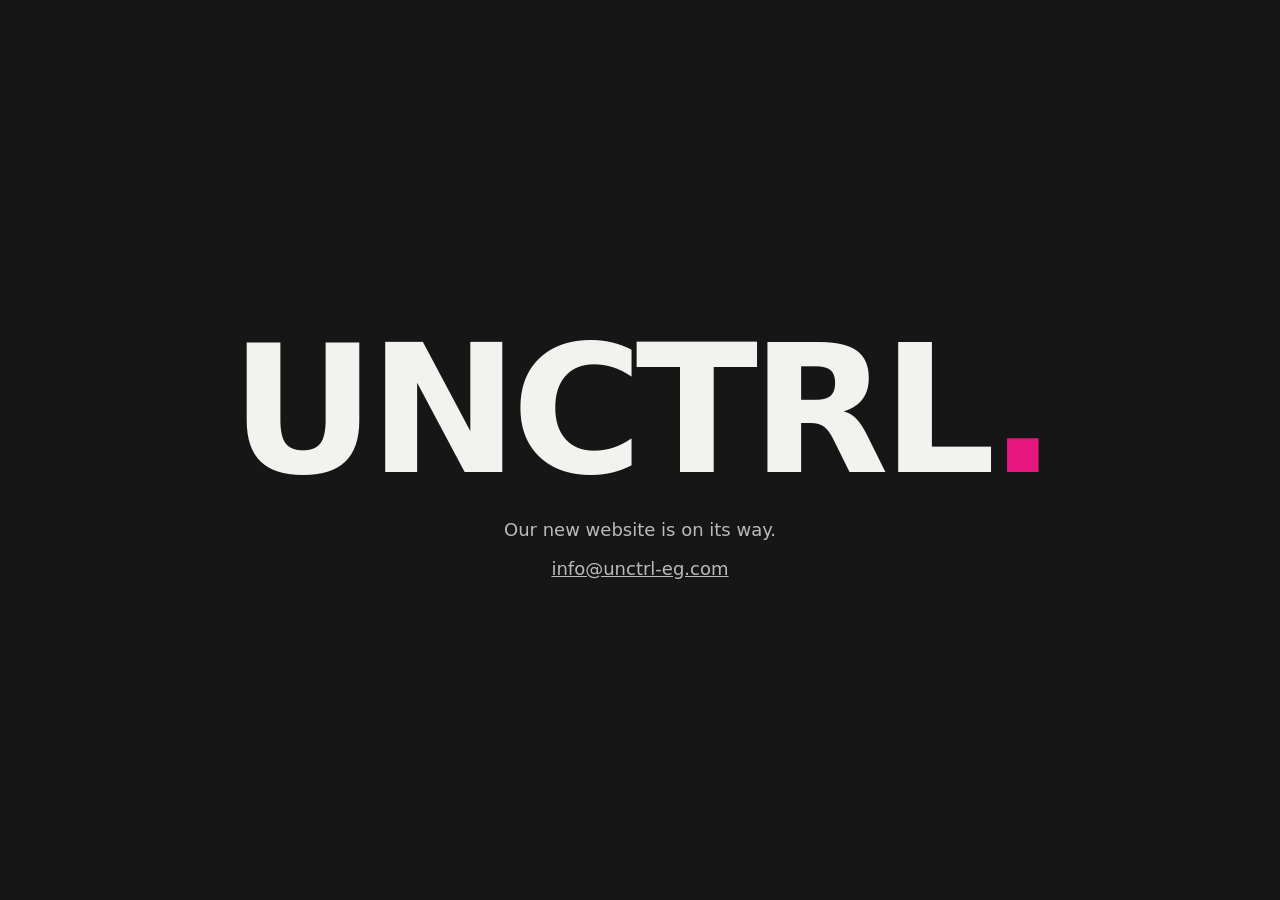
==== index.html @ 57497480 "Add files via upload" ====
<!DOCTYPE html>
<html lang="en">
<head>
<meta charset="UTF-8">
<meta name="viewport" content="width=device-width, initial-scale=1">
<title>UNCTRL | Coming soon</title>
<style>
  *{margin:0;padding:0;box-sizing:border-box}
  body{min-height:100vh;display:grid;place-items:center;background:#161616;color:#F2F2EE;font-family:system-ui,-apple-system,"Segoe UI",sans-serif;text-align:center;padding:24px}
  h1{font-size:clamp(56px,14vw,180px);font-weight:900;letter-spacing:-.04em;line-height:1}
  h1 span{color:#E5177E}
  p{margin-top:18px;font-size:18px;opacity:.75}
  a{color:#F2F2EE}
</style>
</head>
<body>
  <main>
    <h1>UNCTRL<span>.</span></h1>
    <p>Our new website is on its way.</p>
    <p><a href="mailto:info@unctrl-eg.com">info@unctrl-eg.com</a></p>
  </main>
</body>
</html>
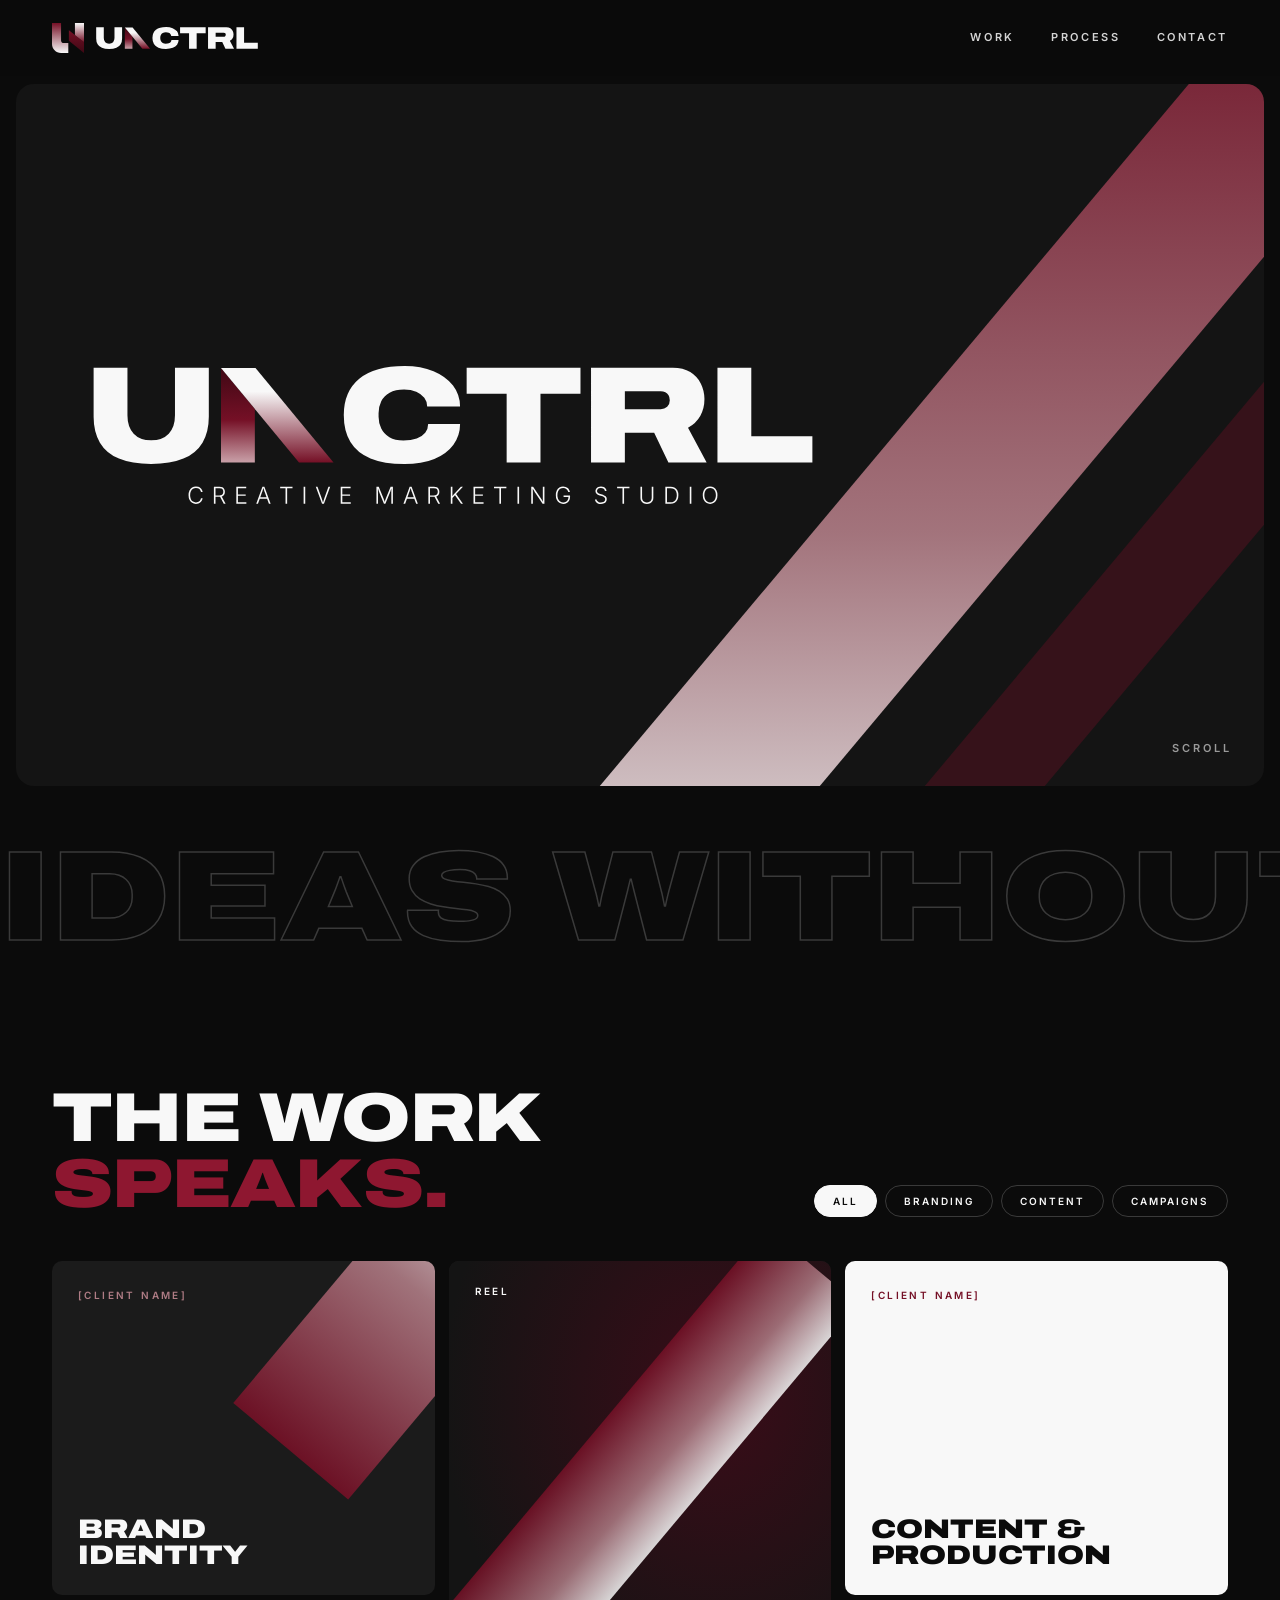
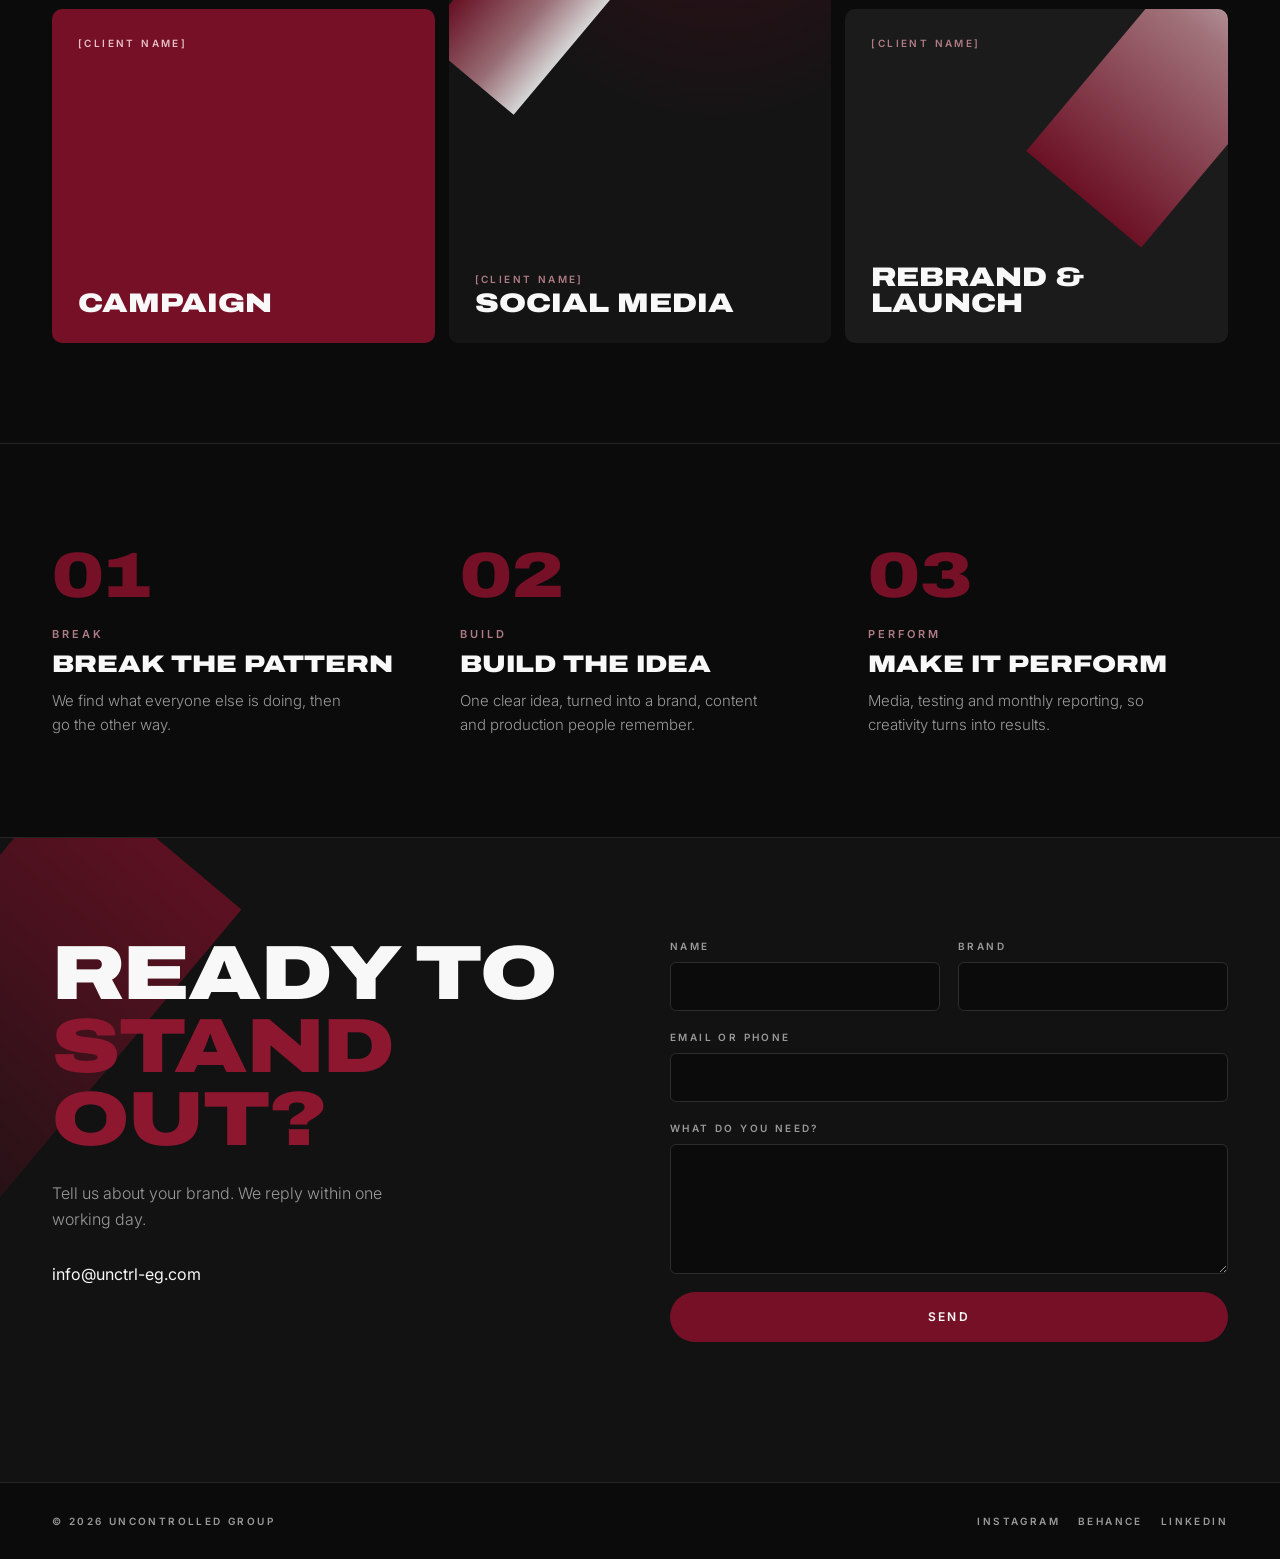
==== commit f7ec317d: "Launch UNCTRL website with content control panel" ====
--- a/index.html
+++ b/index.html
@@ -3,21 +3,107 @@
 <head>
 <meta charset="UTF-8">
 <meta name="viewport" content="width=device-width, initial-scale=1">
-<title>UNCTRL | Coming soon</title>
-<style>
-  *{margin:0;padding:0;box-sizing:border-box}
-  body{min-height:100vh;display:grid;place-items:center;background:#161616;color:#F2F2EE;font-family:system-ui,-apple-system,"Segoe UI",sans-serif;text-align:center;padding:24px}
-  h1{font-size:clamp(56px,14vw,180px);font-weight:900;letter-spacing:-.04em;line-height:1}
-  h1 span{color:#E5177E}
-  p{margin-top:18px;font-size:18px;opacity:.75}
-  a{color:#F2F2EE}
-</style>
+<title>UNCTRL | Creative marketing studio</title>
+<meta name="description" content="UNCTRL is a creative marketing studio. Branding, content, production and campaigns for brands that would rather be remembered than be safe.">
+<link rel="icon" href="/favicon.ico" sizes="48x48">
+<link rel="icon" href="/favicon.svg" type="image/svg+xml">
+<link rel="apple-touch-icon" href="/apple-touch-icon.png">
+<link rel="manifest" href="/site.webmanifest">
+<meta name="theme-color" content="#0B0B0B">
+<meta property="og:title" content="UNCTRL | Creative marketing studio">
+<meta property="og:description" content="Uncontrolled ideas. Controlled results.">
+<meta property="og:image" content="https://unctrl-eg.com/og-image-1200x630.png">
+<meta property="og:image:width" content="1200">
+<meta property="og:image:height" content="630">
+<link rel="preconnect" href="https://fonts.googleapis.com">
+<link rel="preconnect" href="https://fonts.gstatic.com" crossorigin>
+<link href="https://fonts.googleapis.com/css2?family=Archivo:wdth,wght@125,900&family=Inter:wght@300;400;600&display=swap" rel="stylesheet">
+<link rel="stylesheet" href="/assets/style.css">
 </head>
-<body>
-  <main>
-    <h1>UNCTRL<span>.</span></h1>
-    <p>Our new website is on its way.</p>
-    <p><a href="mailto:info@unctrl-eg.com">info@unctrl-eg.com</a></p>
-  </main>
+<body data-page="home">
+
+<header class="site-head">
+  <div class="wrap">
+    <a class="brand" href="/" aria-label="UNCTRL home">
+      <img class="icon" src="/assets/brand/unctrl-icon-gradient.svg" alt="">
+      <img class="word" src="/assets/brand/unctrl-logo-gradient.svg" alt="UNCTRL">
+    </a>
+    <nav class="nav" aria-label="Main">
+      <a href="#work">Work</a>
+      <a href="#process">Process</a>
+      <a class="keep" href="#contact">Contact</a>
+    </nav>
+  </div>
+</header>
+
+<main>
+  <div class="hero">
+    <div class="hero-card">
+      <span class="hero-slash two" aria-hidden="true"></span>
+      <span class="hero-slash" aria-hidden="true"></span>
+      <div class="hero-inner">
+        <h1><img class="hero-logo" src="/assets/brand/unctrl-logo-tagline-gradient.svg" alt="UNCTRL"><span class="sr-only" id="tagline-sr"></span></h1>
+        <div class="hero-actions" id="hero-actions" hidden>
+          <button class="play" id="play" type="button" aria-label="Play showreel"><svg viewBox="0 0 24 24" fill="currentColor"><path d="M6 4l14 8-14 8z"/></svg></button>
+          <span class="play-label">Play showreel</span>
+        </div>
+      </div>
+      <a class="scroll-cue" href="#work">Scroll</a>
+    </div>
+  </div>
+
+  <div class="marquee" aria-hidden="true"><div class="marquee-track" id="marquee"></div></div>
+
+  <section id="work">
+    <div class="wrap">
+      <div class="sec-head">
+        <h2 class="display" id="work-title"></h2>
+        <div class="filters" id="filters" role="group" aria-label="Filter projects"></div>
+      </div>
+      <div class="work-grid" id="work-grid"></div>
+    </div>
+  </section>
+
+  <section class="process" id="process">
+    <div class="wrap"><div class="steps" id="steps"></div></div>
+  </section>
+
+  <section class="clients" id="clients" hidden>
+    <div class="wrap">
+      <span class="label" id="clients-title"></span>
+      <div class="logos" id="logos"></div>
+    </div>
+  </section>
+
+  <section class="contact" id="contact">
+    <span class="slash-bg" aria-hidden="true"></span>
+    <div class="wrap">
+      <div>
+        <h2 class="display" id="contact-title"></h2>
+        <p class="lead" id="contact-text"></p>
+        <div class="direct" id="direct"></div>
+      </div>
+      <form class="cform" id="cform" novalidate>
+        <label>Name<input name="name" autocomplete="name" required></label>
+        <label>Brand<input name="brand" autocomplete="organization"></label>
+        <label class="full">Email or phone<input name="contact" autocomplete="email" required></label>
+        <label class="full">What do you need?<textarea name="message" required></textarea></label>
+        <button class="btn btn-solid" type="submit">Send</button>
+        <p class="form-msg" id="form-msg" role="status"></p>
+      </form>
+    </div>
+  </section>
+</main>
+
+<footer class="site-foot">
+  <div class="wrap"><span id="foot-copy"></span><nav id="foot-social" aria-label="Social"></nav></div>
+</footer>
+
+<div class="modal" id="modal" role="dialog" aria-modal="true" aria-label="Showreel">
+  <button class="btn btn-line close" type="button">Close</button>
+  <div class="frame"></div>
+</div>
+
+<script src="/assets/app.js"></script>
 </body>
 </html>
--- a/assets/style.css
+++ b/assets/style.css
@@ -0,0 +1,191 @@
+:root{
+  --black:#0B0B0B; --panel:#141414; --panel-2:#1B1B1B; --line:#262626;
+  --white:#F8F8F8; --burgundy:#751026; --burgundy-hi:#8E1730; --mauve:#AF7C85; --grey:#6E6E6E; --grey-hi:#9A9A9A;
+  --slash:linear-gradient(180deg,#751026 0%,#AF7C85 60%,#F8F8F8 100%);
+  --display:"Archivo","Arial Black",sans-serif; --body:"Inter",system-ui,-apple-system,"Segoe UI",sans-serif;
+  --wrap:1240px;
+}
+*{box-sizing:border-box;margin:0;padding:0}
+html{scroll-behavior:smooth}
+body{background:var(--black);color:var(--white);font-family:var(--body);font-weight:300;line-height:1.6;-webkit-font-smoothing:antialiased;overflow-x:hidden}
+img,video,iframe{display:block;max-width:100%}
+a{color:inherit}
+:focus-visible{outline:2px solid var(--mauve);outline-offset:3px}
+.wrap{max-width:var(--wrap);margin:0 auto;padding:0 32px}
+.display{font-family:var(--display);font-stretch:125%;font-weight:900;text-transform:uppercase;line-height:.95;letter-spacing:-.01em}
+.accent{color:var(--burgundy-hi)}
+.label{font-size:11px;font-weight:600;letter-spacing:.28em;text-transform:uppercase;color:var(--mauve)}
+.btn{display:inline-flex;align-items:center;justify-content:center;gap:10px;font:600 12px/1 var(--body);letter-spacing:.2em;text-transform:uppercase;padding:16px 28px;border-radius:999px;border:1px solid transparent;cursor:pointer;text-decoration:none;transition:background .2s,color .2s,border-color .2s}
+.btn-solid{background:var(--burgundy);color:var(--white)}
+.btn-solid:hover{background:var(--burgundy-hi)}
+.btn-line{border-color:rgba(248,248,248,.4);color:var(--white);background:none}
+.btn-line:hover{border-color:var(--white)}
+[hidden]{display:none!important}
+.sr-only{position:absolute;width:1px;height:1px;overflow:hidden;clip:rect(0 0 0 0)}
+
+/* header */
+.site-head{position:sticky;top:0;z-index:20;background:rgba(11,11,11,.85);backdrop-filter:blur(10px)}
+.site-head .wrap{display:flex;align-items:center;justify-content:space-between;height:76px}
+.brand{display:flex;align-items:center;gap:12px;text-decoration:none}
+.brand .icon{height:30px;width:auto}
+.brand .word{height:22px;width:auto}
+.nav{display:flex;gap:36px}
+.nav a{font-size:11px;font-weight:600;letter-spacing:.24em;text-transform:uppercase;text-decoration:none;color:var(--white);opacity:.85}
+.nav a:hover{opacity:1;color:var(--mauve)}
+
+/* hero */
+.hero{padding:8px 16px 0}
+.hero-card{position:relative;max-width:1400px;margin:0 auto;border-radius:18px;overflow:hidden;background:var(--panel);min-height:min(78vh,720px);display:flex;align-items:center}
+.hero-photo{position:absolute;inset:0 0 0 38%;background-size:cover;background-position:center;filter:grayscale(1) contrast(1.1);opacity:.85}
+.hero-photo::after{content:"";position:absolute;inset:0;background:linear-gradient(90deg,var(--panel) 0%,rgba(20,20,20,.2) 40%,rgba(117,16,38,.25) 100%)}
+.hero-slash{position:absolute;top:-20%;bottom:-20%;right:12%;width:220px;background:var(--slash);transform:skewX(-40deg);opacity:.92;mix-blend-mode:normal}
+.hero-slash.two{right:-6%;width:120px;opacity:.35;background:var(--burgundy)}
+.hero-photo + .hero-slash{mix-blend-mode:screen;opacity:.75}
+.hero-inner{position:relative;z-index:2;padding:80px 6vw;width:100%}
+.hero-logo{width:min(720px,72vw);height:auto}
+.hero-actions{display:flex;align-items:center;gap:18px;margin-top:56px}
+.play{width:64px;height:64px;border-radius:50%;border:1px solid rgba(248,248,248,.6);background:none;color:var(--white);display:grid;place-items:center;cursor:pointer;transition:background .2s,border-color .2s}
+.play:hover{background:var(--burgundy);border-color:var(--burgundy)}
+.play svg{width:18px;height:18px;margin-left:3px}
+.play-label{font-size:11px;font-weight:600;letter-spacing:.28em;text-transform:uppercase}
+.scroll-cue{position:absolute;right:32px;bottom:28px;z-index:2;font-size:11px;font-weight:600;letter-spacing:.28em;text-transform:uppercase;color:var(--grey-hi);text-decoration:none}
+
+/* marquee */
+.marquee{overflow:hidden;padding:48px 0 24px;user-select:none}
+.marquee-track{display:flex;width:max-content;animation:marquee 40s linear infinite}
+.marquee span{font-family:var(--display);font-stretch:125%;font-weight:900;text-transform:uppercase;font-size:clamp(64px,10vw,150px);line-height:1;color:transparent;-webkit-text-stroke:1.5px #3a3a3a;white-space:nowrap;padding-right:.4em}
+.marquee span b{color:var(--burgundy);-webkit-text-stroke:0;font-weight:900}
+@keyframes marquee{to{transform:translateX(-50%)}}
+
+/* sections */
+section{padding:100px 0}
+.sec-head{display:flex;justify-content:space-between;align-items:flex-end;gap:24px;flex-wrap:wrap;margin-bottom:44px}
+.sec-head h2{font-size:clamp(40px,5.4vw,72px)}
+
+/* work */
+.filters{display:flex;gap:8px;flex-wrap:wrap}
+.filters button{font:600 10px/1 var(--body);letter-spacing:.2em;text-transform:uppercase;padding:10px 18px;border-radius:999px;border:1px solid #3a3a3a;background:none;color:var(--white);cursor:pointer}
+.filters button[aria-pressed="true"]{background:var(--white);color:var(--black);border-color:var(--white)}
+.work-grid{display:grid;grid-template-columns:repeat(3,1fr);grid-auto-rows:160px;grid-auto-flow:dense;gap:14px}
+.card{position:relative;border-radius:10px;overflow:hidden;text-decoration:none;display:flex;flex-direction:column;justify-content:space-between;padding:26px;background:var(--panel-2);color:var(--white);isolation:isolate;grid-row:span 2}
+.card.tall{grid-row:span 4}
+.card .client{font-size:10px;font-weight:600;letter-spacing:.24em;text-transform:uppercase;color:var(--mauve)}
+.card h3{font-family:var(--display);font-stretch:125%;font-weight:900;text-transform:uppercase;font-size:clamp(20px,2.1vw,30px);line-height:1;max-width:12ch;position:relative;z-index:2}
+.card .meta{position:relative;z-index:2}
+.card .cslash{position:absolute;right:-40px;top:-110px;width:150px;height:340px;background:linear-gradient(0deg,#751026 0%,#AF7C85 60%,#F8F8F8 100%);transform:rotate(40deg);opacity:.9;z-index:0;transition:transform .5s cubic-bezier(.2,.7,.2,1)}
+.card:hover .cslash{transform:rotate(40deg) translateY(-14px)}
+.card.v-burgundy{background:var(--burgundy)}
+.card.v-burgundy .client{color:#E7BFC6}
+.card.v-light{background:var(--white);color:var(--black)}
+.card.v-light .client{color:var(--burgundy)}
+.card.v-photo{padding:0;background:#222}
+.card.v-photo .cover{position:absolute;inset:0;width:100%;height:100%;object-fit:cover;z-index:-1;transition:transform .6s cubic-bezier(.2,.7,.2,1)}
+.card.v-photo:hover .cover{transform:scale(1.04)}
+.card.v-photo::after{content:"";position:absolute;inset:0;background:linear-gradient(180deg,rgba(11,11,11,0) 40%,rgba(11,11,11,.85) 100%);z-index:-1}
+.card.v-photo .client,.card.v-photo h3{margin:26px}
+.card.v-photo .meta{margin-top:auto}
+.card.v-photo .meta h3{margin-top:6px}
+.card .reel-tag{position:absolute;top:22px;left:26px;font-size:10px;font-weight:600;letter-spacing:.24em;text-transform:uppercase;z-index:2}
+.card .tall-art{position:absolute;inset:0;z-index:-1;background:radial-gradient(120% 80% at 70% 20%,#3a0c18 0%,#141414 60%)}
+.card .tall-art::before{content:"";position:absolute;left:-20%;top:22%;width:140%;height:120px;background:var(--slash);transform:rotate(-50deg);opacity:.85}
+.empty{grid-column:1/-1;padding:60px;border:1px dashed #333;border-radius:10px;text-align:center;color:var(--grey-hi)}
+
+/* process */
+.process{border-top:1px solid var(--line);border-bottom:1px solid var(--line)}
+.steps{display:grid;grid-template-columns:repeat(3,1fr);gap:48px}
+.step .num{font-family:var(--display);font-stretch:125%;font-weight:900;font-size:64px;line-height:1;color:var(--burgundy)}
+.step .label{display:block;margin:18px 0 8px;color:var(--mauve)}
+.step h3{font-family:var(--display);font-stretch:125%;font-weight:900;text-transform:uppercase;font-size:24px;line-height:1.05}
+.step p{color:var(--grey-hi);font-size:15px;margin-top:12px;max-width:34ch}
+
+/* clients */
+.clients{text-align:center}
+.clients .label{display:block;margin-bottom:28px;color:var(--grey-hi)}
+.logos{display:grid;grid-template-columns:repeat(6,1fr);gap:12px}
+.logos div{height:84px;border:1px solid var(--line);border-radius:8px;display:grid;place-items:center;padding:16px}
+.logos img{max-height:44px;width:auto;filter:grayscale(1) brightness(1.6);opacity:.8}
+
+/* contact */
+.contact{position:relative;background:#121212;overflow:hidden}
+.contact .slash-bg{position:absolute;left:-120px;top:-60px;width:220px;height:520px;background:linear-gradient(180deg,var(--burgundy),rgba(117,16,38,0));transform:rotate(40deg);opacity:.75}
+.contact .wrap{position:relative;display:grid;grid-template-columns:1fr 1fr;gap:70px;align-items:start}
+.contact h2{font-size:clamp(44px,6vw,84px)}
+.contact .lead{color:var(--grey-hi);margin-top:24px;max-width:36ch}
+.contact .direct{margin-top:30px;display:flex;flex-direction:column;gap:8px}
+.contact .direct a{text-decoration:none;font-weight:400}
+.contact .direct a:hover{color:var(--mauve)}
+form.cform{display:grid;grid-template-columns:1fr 1fr;gap:18px}
+.cform label{display:grid;gap:8px;font-size:10px;font-weight:600;letter-spacing:.24em;text-transform:uppercase;color:var(--grey-hi)}
+.cform .full{grid-column:1/-1}
+.cform input,.cform textarea{background:var(--black);border:1px solid #2c2c2c;border-radius:6px;color:var(--white);font:400 15px var(--body);padding:14px;letter-spacing:0;text-transform:none}
+.cform input:focus,.cform textarea:focus{border-color:var(--mauve);outline:none}
+.cform textarea{min-height:130px;resize:vertical}
+.cform .btn{grid-column:1/-1;border-radius:999px;padding:18px}
+.form-msg{grid-column:1/-1;min-height:1.6em;font-size:14px}
+.form-msg.err{color:#ff9aa9}
+
+/* footer */
+.site-foot{border-top:1px solid var(--line);padding:30px 0}
+.site-foot .wrap{display:flex;justify-content:space-between;gap:20px;flex-wrap:wrap;font-size:10px;font-weight:600;letter-spacing:.24em;text-transform:uppercase;color:var(--grey-hi)}
+.site-foot nav{display:flex;gap:18px}
+.site-foot a{text-decoration:none}
+.site-foot a:hover{color:var(--white)}
+
+/* video modal */
+.modal{position:fixed;inset:0;z-index:50;background:rgba(0,0,0,.88);display:none;align-items:center;justify-content:center;padding:24px}
+.modal.open{display:flex}
+.modal .frame{width:min(1100px,100%);aspect-ratio:16/9;background:#000}
+.modal .frame iframe,.modal .frame video{width:100%;height:100%;border:0}
+.modal .close{position:absolute;top:20px;right:24px}
+
+/* project page */
+.p-head{padding:70px 0 40px}
+.p-head .back{font-size:11px;font-weight:600;letter-spacing:.24em;text-transform:uppercase;color:var(--grey-hi);text-decoration:none}
+.p-head .back:hover{color:var(--white)}
+.p-head h1{font-size:clamp(44px,7vw,104px);margin-top:28px}
+.p-meta{display:flex;gap:44px;flex-wrap:wrap;margin-top:34px;border-top:1px solid var(--line);padding-top:22px}
+.p-meta div span{display:block}
+.p-meta div span:last-child{margin-top:6px;font-weight:400}
+.p-body{display:grid;grid-template-columns:1fr 1.4fr;gap:60px;padding:40px 0 20px}
+.p-body p{color:#cfcfcf;font-size:18px;max-width:60ch;white-space:pre-line}
+.p-body .p-sum{font-size:22px;color:var(--white);font-weight:400;line-height:1.45}
+.p-video{aspect-ratio:16/9;background:#000;border-radius:10px;overflow:hidden;margin:30px 0}
+.p-video iframe,.p-video video{width:100%;height:100%;border:0}
+.p-cover{border-radius:10px;overflow:hidden;margin:30px 0}
+.p-cover img{width:100%}
+.p-gallery{display:grid;grid-template-columns:1fr 1fr;gap:14px;padding-bottom:40px}
+.p-gallery img{width:100%;border-radius:10px}
+.p-next{border-top:1px solid var(--line);padding:50px 0 80px}
+.p-next a{text-decoration:none}
+.p-next .display{font-size:clamp(32px,5vw,64px);display:block;margin-top:12px}
+.p-next a:hover .display{color:var(--mauve)}
+
+@media (max-width:980px){
+  .work-grid{grid-template-columns:1fr 1fr}
+  .steps{grid-template-columns:1fr;gap:36px}
+  .logos{grid-template-columns:repeat(3,1fr)}
+  .contact .wrap,.p-body{grid-template-columns:1fr;gap:40px}
+}
+@media (max-width:640px){
+  .wrap{padding:0 20px}
+  .nav{gap:18px}
+  .nav a:not(.keep){display:none}
+  .brand .word{height:18px}
+  .brand .icon{height:26px}
+  .hero{padding:4px 10px 0}
+  .hero-card{min-height:72vh}
+  .hero-inner{padding:60px 22px}
+  .hero-slash{right:-10%;width:130px}
+  .hero-photo{inset:0}
+  .work-grid{grid-template-columns:1fr;grid-auto-rows:120px}
+  .card.tall{grid-row:span 3}
+  form.cform{grid-template-columns:1fr}
+  .logos{grid-template-columns:repeat(2,1fr)}
+  .p-gallery{grid-template-columns:1fr}
+  section{padding:72px 0}
+}
+@media (prefers-reduced-motion:reduce){
+  html{scroll-behavior:auto}
+  .marquee-track{animation:none}
+  .card .cslash,.card.v-photo .cover{transition:none}
+}
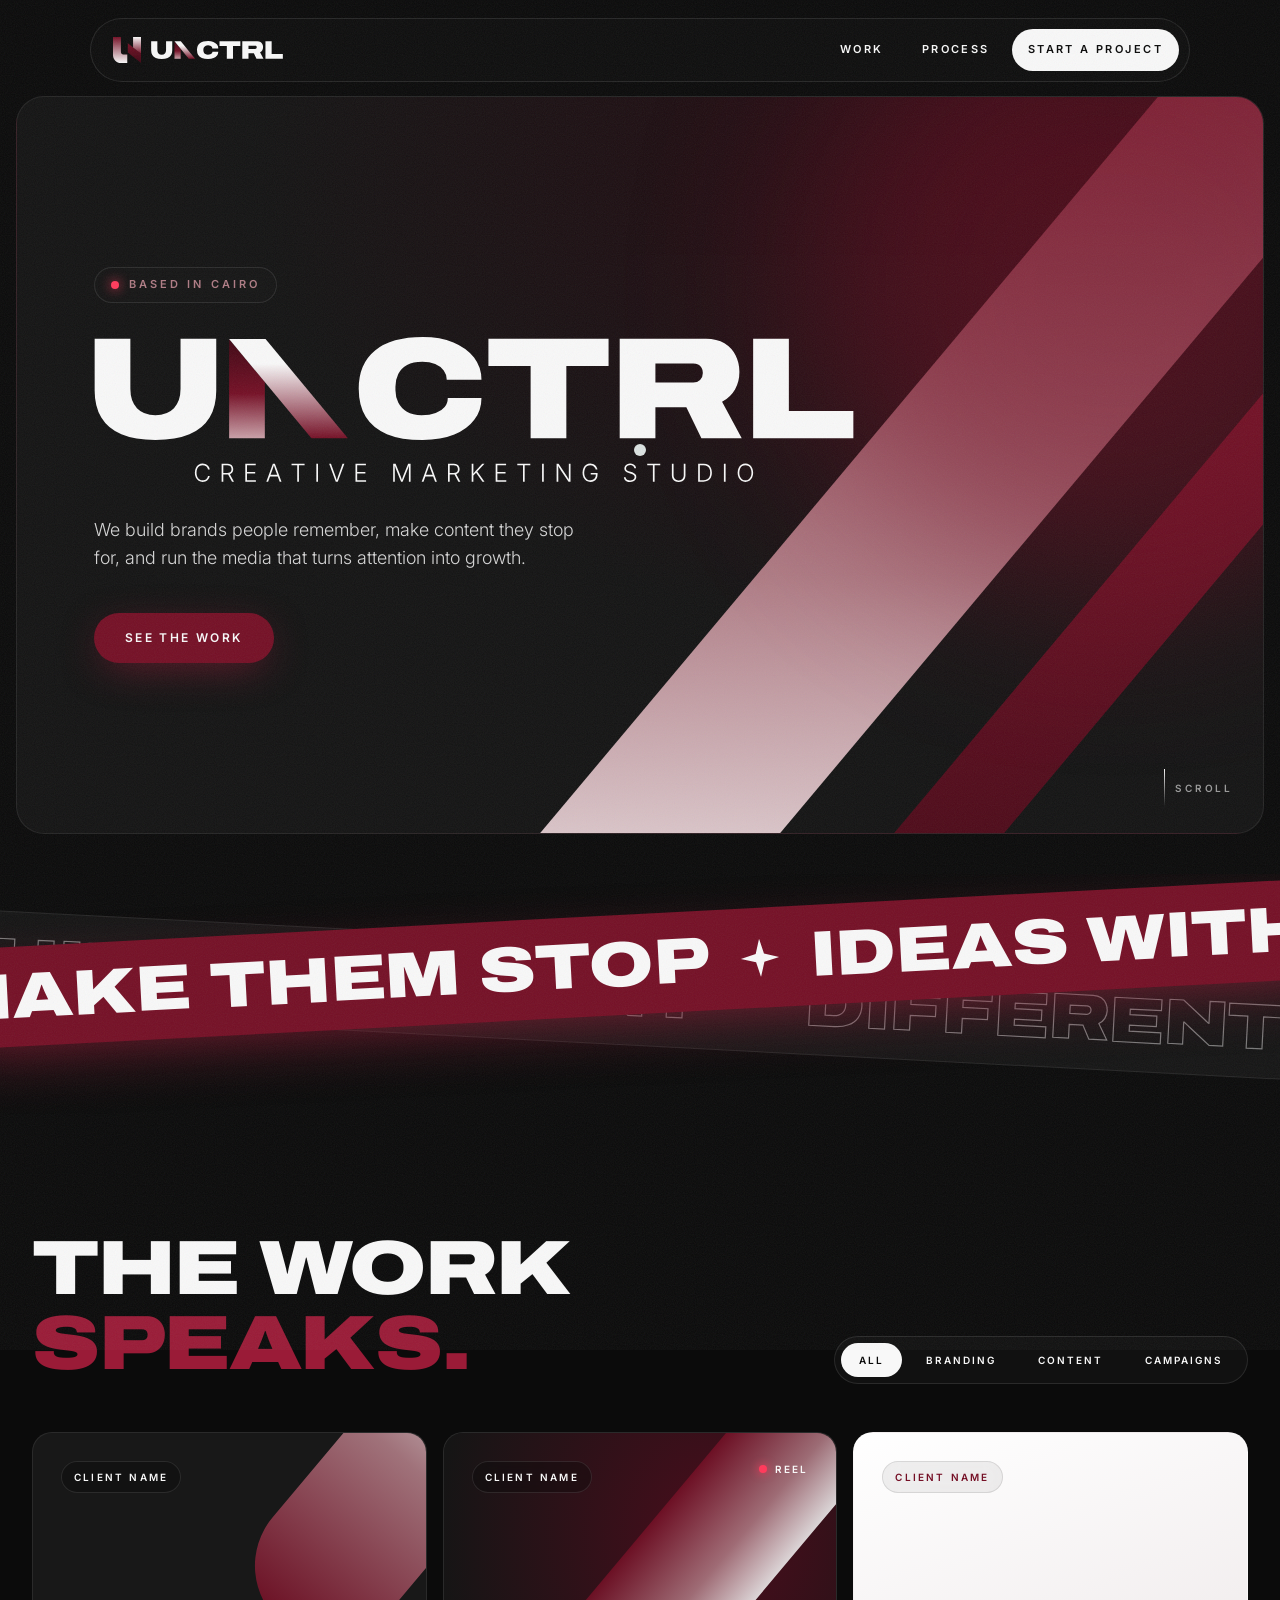
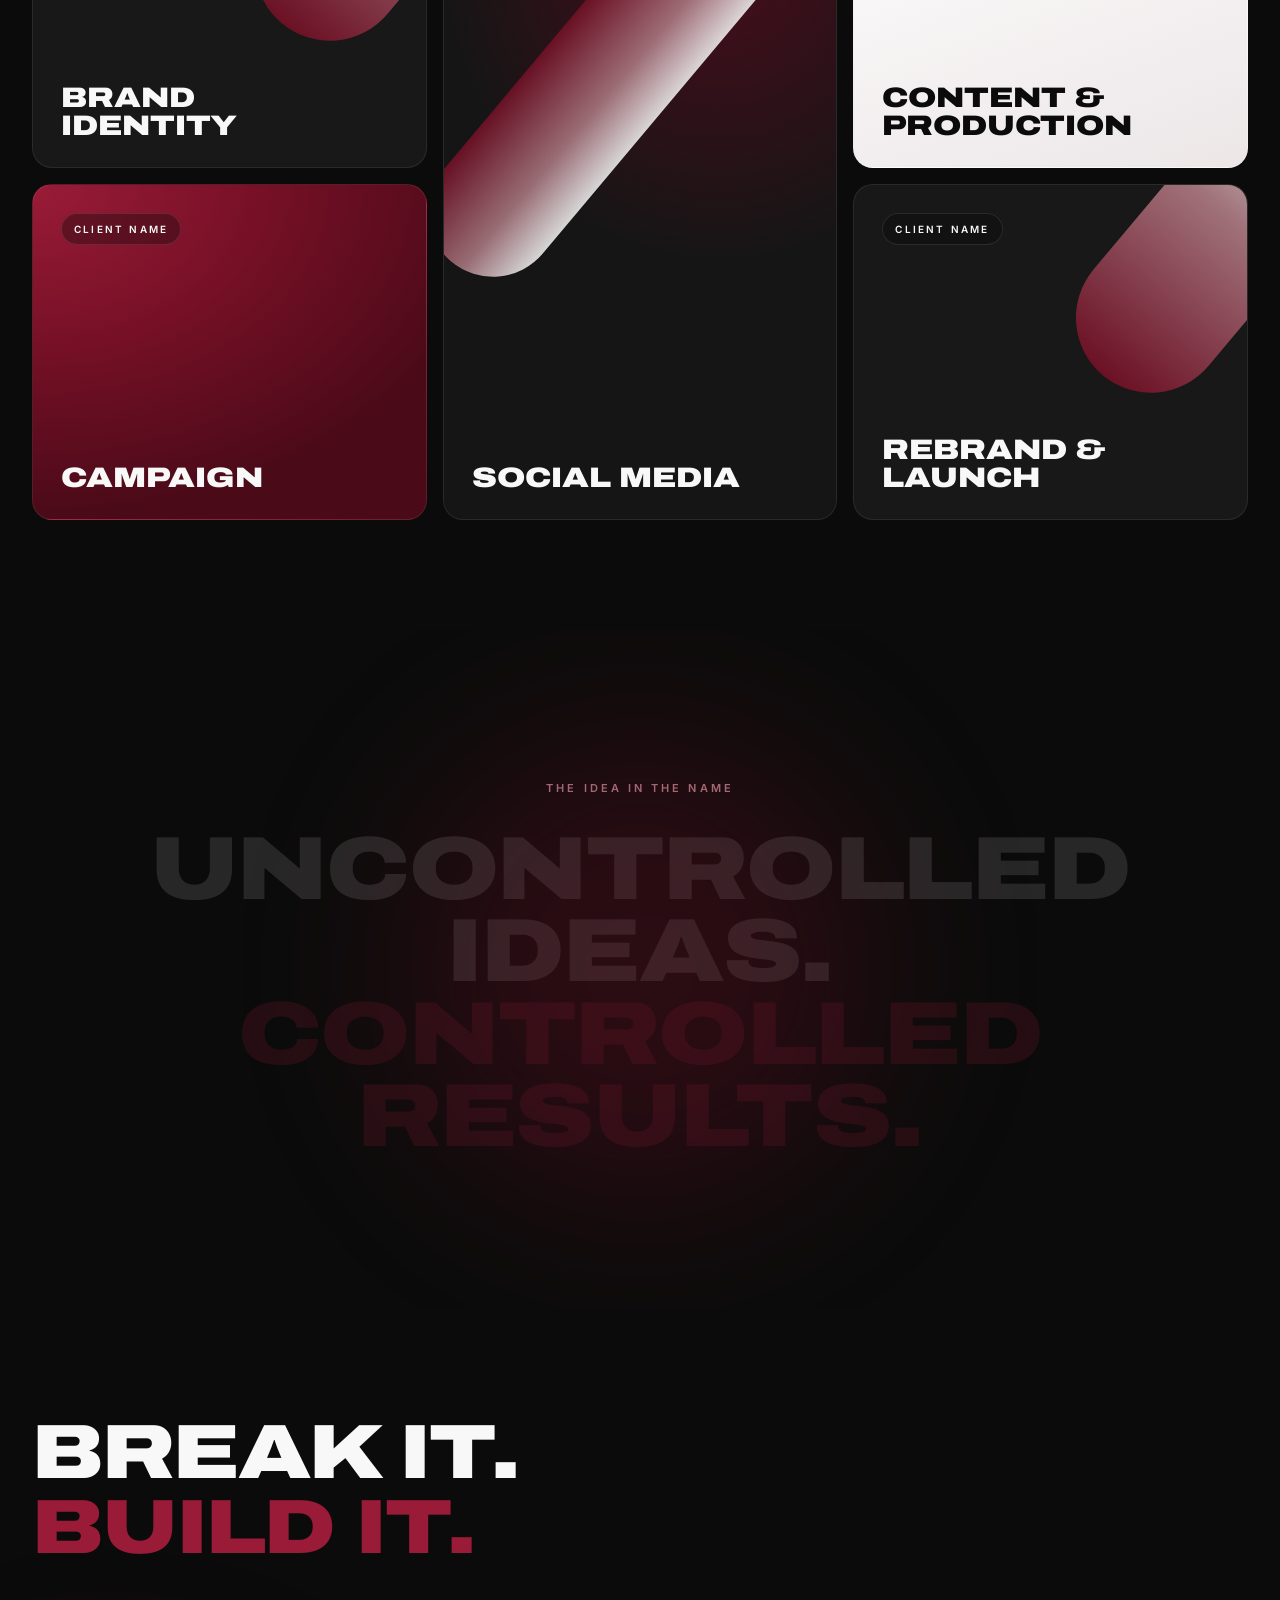
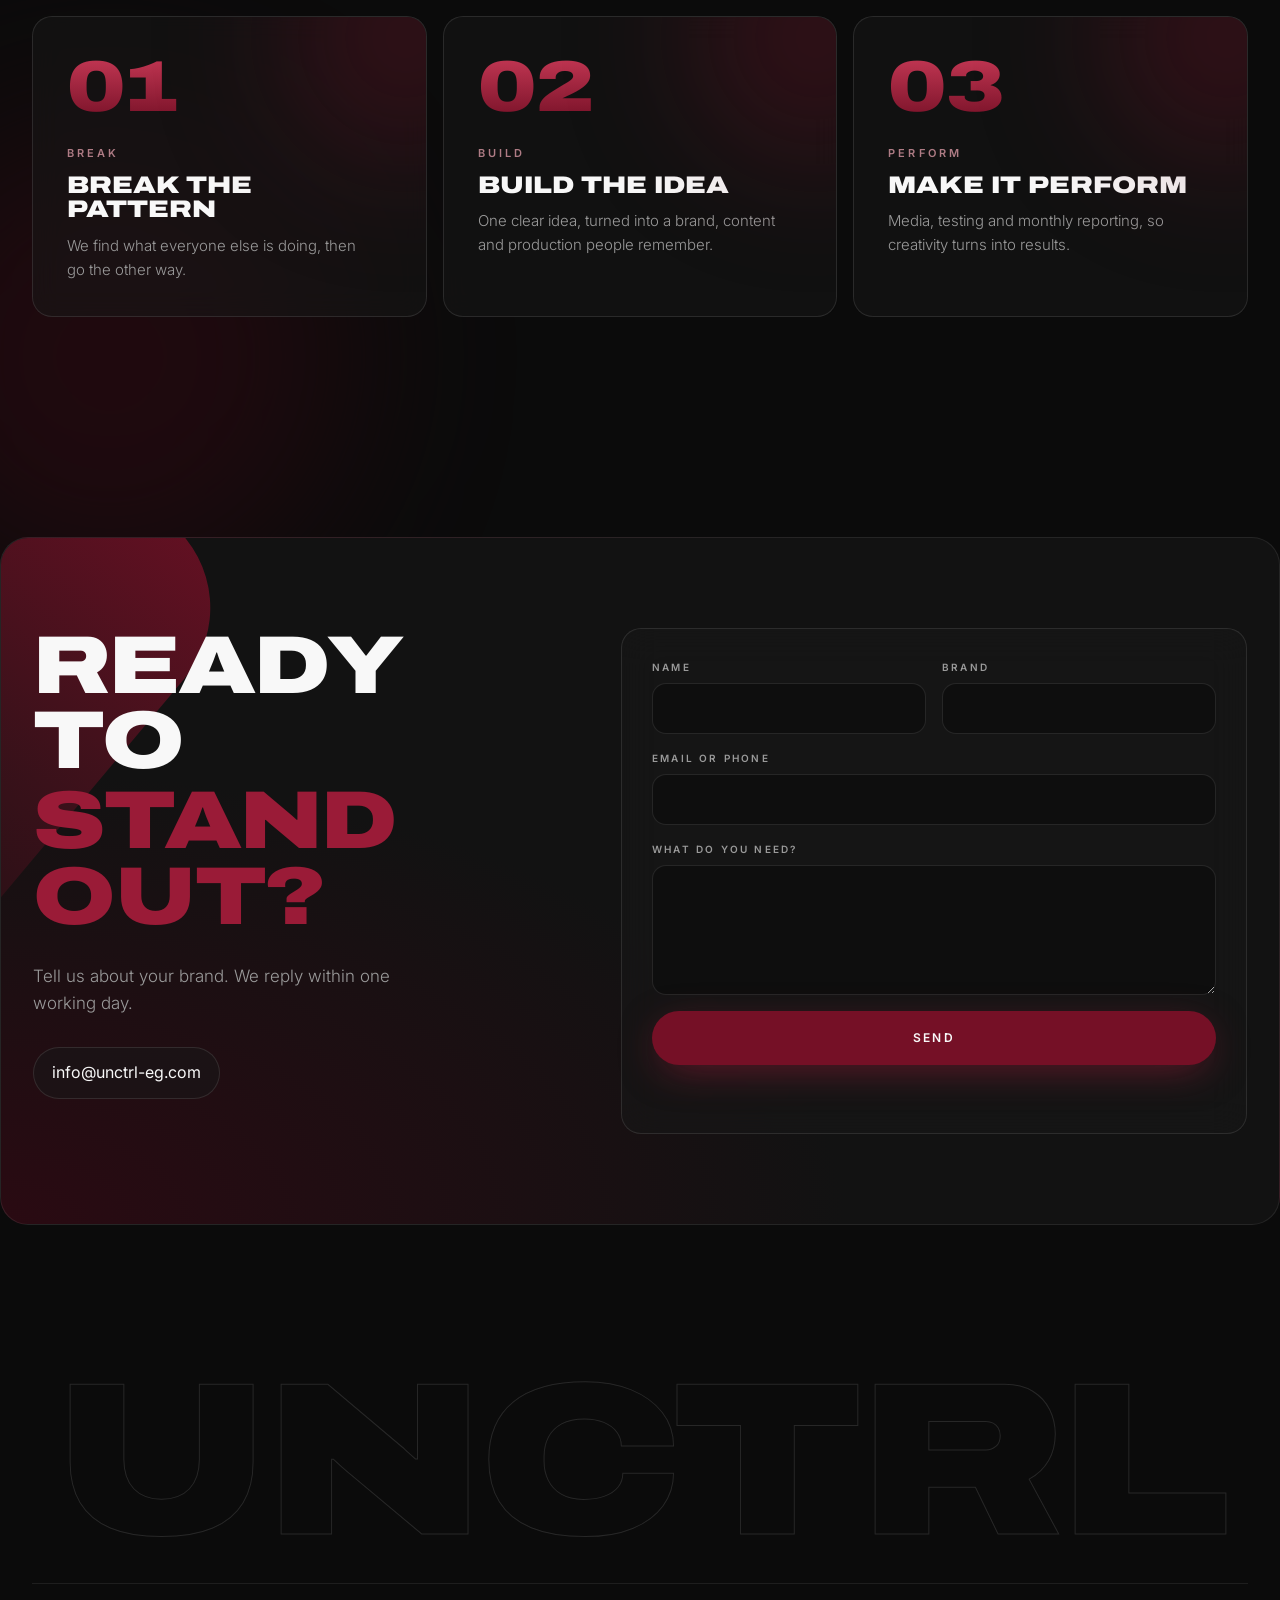
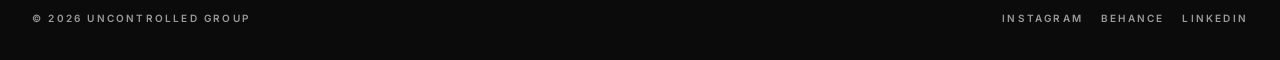
==== commit 74e8204e: "Refresh design: glass nav, motion, tape marquee, spotlight cards, scroll statement" ====
--- a/index.html
+++ b/index.html
@@ -4,7 +4,7 @@
 <meta charset="UTF-8">
 <meta name="viewport" content="width=device-width, initial-scale=1">
 <title>UNCTRL | Creative marketing studio</title>
-<meta name="description" content="UNCTRL is a creative marketing studio. Branding, content, production and campaigns for brands that would rather be remembered than be safe.">
+<meta name="description" content="UNCTRL is a creative marketing studio. We build brands people remember, make content they stop for, and run the media that turns attention into growth.">
 <link rel="icon" href="/favicon.ico" sizes="48x48">
 <link rel="icon" href="/favicon.svg" type="image/svg+xml">
 <link rel="apple-touch-icon" href="/apple-touch-icon.png">
@@ -21,9 +21,11 @@
 <link rel="stylesheet" href="/assets/style.css">
 </head>
 <body data-page="home">
+<div class="grain" aria-hidden="true"></div>
+<div class="cursor" aria-hidden="true"><span>View</span></div>
 
 <header class="site-head">
-  <div class="wrap">
+  <div class="bar">
     <a class="brand" href="/" aria-label="UNCTRL home">
       <img class="icon" src="/assets/brand/unctrl-icon-gradient.svg" alt="">
       <img class="word" src="/assets/brand/unctrl-logo-gradient.svg" alt="UNCTRL">
@@ -31,7 +33,7 @@
     <nav class="nav" aria-label="Main">
       <a href="#work">Work</a>
       <a href="#process">Process</a>
-      <a class="keep" href="#contact">Contact</a>
+      <a class="cta" href="#contact">Start a project</a>
     </nav>
   </div>
 </header>
@@ -39,33 +41,51 @@
 <main>
   <div class="hero">
     <div class="hero-card">
-      <span class="hero-slash two" aria-hidden="true"></span>
-      <span class="hero-slash" aria-hidden="true"></span>
+      <span class="glow g1" aria-hidden="true"></span>
+      <span class="hero-slash two intro" aria-hidden="true"></span>
+      <span class="hero-slash intro" aria-hidden="true"></span>
       <div class="hero-inner">
-        <h1><img class="hero-logo" src="/assets/brand/unctrl-logo-tagline-gradient.svg" alt="UNCTRL"><span class="sr-only" id="tagline-sr"></span></h1>
-        <div class="hero-actions" id="hero-actions" hidden>
-          <button class="play" id="play" type="button" aria-label="Play showreel"><svg viewBox="0 0 24 24" fill="currentColor"><path d="M6 4l14 8-14 8z"/></svg></button>
-          <span class="play-label">Play showreel</span>
+        <span class="hero-kicker label intro" id="kicker"><i></i><span id="kicker-text"></span></span>
+        <h1 class="intro d1"><img class="hero-logo" src="/assets/brand/unctrl-logo-tagline-gradient.svg" alt="UNCTRL"><span class="sr-only" id="tagline-sr"></span></h1>
+        <p class="hero-line intro d2" id="hero-line"></p>
+        <div class="hero-actions intro d3">
+          <a class="btn btn-solid" href="#work">See the work</a>
+          <button class="play" id="play" type="button" hidden><span class="ring"><svg viewBox="0 0 24 24" fill="currentColor"><path d="M6 4l14 8-14 8z"/></svg></span>Play showreel</button>
         </div>
       </div>
-      <a class="scroll-cue" href="#work">Scroll</a>
+      <a class="scroll-cue" href="#work"><span></span>Scroll</a>
     </div>
   </div>
 
-  <div class="marquee" aria-hidden="true"><div class="marquee-track" id="marquee"></div></div>
+  <div class="tapes" aria-hidden="true">
+    <div class="tape t2"><div class="tape-track" id="tape2"></div></div>
+    <div class="tape t1"><div class="tape-track" id="tape1"></div></div>
+  </div>
 
   <section id="work">
     <div class="wrap">
       <div class="sec-head">
-        <h2 class="display" id="work-title"></h2>
-        <div class="filters" id="filters" role="group" aria-label="Filter projects"></div>
+        <h2 class="display reveal" id="work-title"></h2>
+        <div class="filters fade" id="filters" role="group" aria-label="Filter projects"></div>
       </div>
       <div class="work-grid" id="work-grid"></div>
     </div>
   </section>
 
+  <section class="statement">
+    <span class="glow g1" aria-hidden="true"></span>
+    <div class="wrap">
+      <span class="label" id="statement-label"></span>
+      <h2 class="display" id="statement"></h2>
+    </div>
+  </section>
+
   <section class="process" id="process">
-    <div class="wrap"><div class="steps" id="steps"></div></div>
+    <span class="glow g2" aria-hidden="true"></span>
+    <div class="wrap">
+      <div class="sec-head"><h2 class="display reveal" id="process-title"></h2></div>
+      <div class="steps" id="steps"></div>
+    </div>
   </section>
 
   <section class="clients" id="clients" hidden>
@@ -76,27 +96,32 @@
   </section>
 
   <section class="contact" id="contact">
-    <span class="slash-bg" aria-hidden="true"></span>
-    <div class="wrap">
-      <div>
-        <h2 class="display" id="contact-title"></h2>
-        <p class="lead" id="contact-text"></p>
-        <div class="direct" id="direct"></div>
+    <div class="panel">
+      <span class="slash-bg" aria-hidden="true"></span>
+      <div class="wrap grid">
+        <div>
+          <h2 class="display reveal" id="contact-title"></h2>
+          <p class="lead fade" id="contact-text"></p>
+          <div class="direct fade" id="direct"></div>
+        </div>
+        <form class="cform fade" id="cform" novalidate>
+          <label>Name<input name="name" autocomplete="name" required></label>
+          <label>Brand<input name="brand" autocomplete="organization"></label>
+          <label class="full">Email or phone<input name="contact" autocomplete="email" required></label>
+          <label class="full">What do you need?<textarea name="message" required></textarea></label>
+          <button class="btn btn-solid" type="submit">Send</button>
+          <p class="form-msg" id="form-msg" role="status"></p>
+        </form>
       </div>
-      <form class="cform" id="cform" novalidate>
-        <label>Name<input name="name" autocomplete="name" required></label>
-        <label>Brand<input name="brand" autocomplete="organization"></label>
-        <label class="full">Email or phone<input name="contact" autocomplete="email" required></label>
-        <label class="full">What do you need?<textarea name="message" required></textarea></label>
-        <button class="btn btn-solid" type="submit">Send</button>
-        <p class="form-msg" id="form-msg" role="status"></p>
-      </form>
     </div>
   </section>
 </main>
 
 <footer class="site-foot">
-  <div class="wrap"><span id="foot-copy"></span><nav id="foot-social" aria-label="Social"></nav></div>
+  <div class="wrap">
+    <div class="foot-big" aria-hidden="true">UNCTRL</div>
+    <div class="row"><span id="foot-copy"></span><nav id="foot-social" aria-label="Social"></nav></div>
+  </div>
 </footer>
 
 <div class="modal" id="modal" role="dialog" aria-modal="true" aria-label="Showreel">
--- a/assets/style.css
+++ b/assets/style.css
@@ -1,191 +1,281 @@
 :root{
-  --black:#0B0B0B; --panel:#141414; --panel-2:#1B1B1B; --line:#262626;
-  --white:#F8F8F8; --burgundy:#751026; --burgundy-hi:#8E1730; --mauve:#AF7C85; --grey:#6E6E6E; --grey-hi:#9A9A9A;
+  --black:#0B0B0B; --panel:#131313; --panel-2:#181818; --line:rgba(248,248,248,.08);
+  --white:#F8F8F8; --burgundy:#751026; --burgundy-hi:#9A1B37; --mauve:#AF7C85; --grey:#6E6E6E; --grey-hi:#9A9A9A;
   --slash:linear-gradient(180deg,#751026 0%,#AF7C85 60%,#F8F8F8 100%);
+  --glass:rgba(24,24,24,.55); --glass-line:rgba(248,248,248,.10);
   --display:"Archivo","Arial Black",sans-serif; --body:"Inter",system-ui,-apple-system,"Segoe UI",sans-serif;
-  --wrap:1240px;
+  --r-lg:28px; --r-md:20px; --wrap:1280px;
+  --ease:cubic-bezier(.16,1,.3,1);
 }
 *{box-sizing:border-box;margin:0;padding:0}
 html{scroll-behavior:smooth}
 body{background:var(--black);color:var(--white);font-family:var(--body);font-weight:300;line-height:1.6;-webkit-font-smoothing:antialiased;overflow-x:hidden}
 img,video,iframe{display:block;max-width:100%}
 a{color:inherit}
-:focus-visible{outline:2px solid var(--mauve);outline-offset:3px}
+::selection{background:var(--burgundy);color:var(--white)}
+:focus-visible{outline:2px solid var(--mauve);outline-offset:3px;border-radius:6px}
+[hidden]{display:none!important}
+.sr-only{position:absolute;width:1px;height:1px;overflow:hidden;clip:rect(0 0 0 0)}
 .wrap{max-width:var(--wrap);margin:0 auto;padding:0 32px}
-.display{font-family:var(--display);font-stretch:125%;font-weight:900;text-transform:uppercase;line-height:.95;letter-spacing:-.01em}
+.display{font-family:var(--display);font-stretch:125%;font-weight:900;text-transform:uppercase;line-height:.92;letter-spacing:-.015em}
 .accent{color:var(--burgundy-hi)}
 .label{font-size:11px;font-weight:600;letter-spacing:.28em;text-transform:uppercase;color:var(--mauve)}
-.btn{display:inline-flex;align-items:center;justify-content:center;gap:10px;font:600 12px/1 var(--body);letter-spacing:.2em;text-transform:uppercase;padding:16px 28px;border-radius:999px;border:1px solid transparent;cursor:pointer;text-decoration:none;transition:background .2s,color .2s,border-color .2s}
-.btn-solid{background:var(--burgundy);color:var(--white)}
-.btn-solid:hover{background:var(--burgundy-hi)}
-.btn-line{border-color:rgba(248,248,248,.4);color:var(--white);background:none}
-.btn-line:hover{border-color:var(--white)}
-[hidden]{display:none!important}
-.sr-only{position:absolute;width:1px;height:1px;overflow:hidden;clip:rect(0 0 0 0)}
-
-/* header */
-.site-head{position:sticky;top:0;z-index:20;background:rgba(11,11,11,.85);backdrop-filter:blur(10px)}
-.site-head .wrap{display:flex;align-items:center;justify-content:space-between;height:76px}
-.brand{display:flex;align-items:center;gap:12px;text-decoration:none}
-.brand .icon{height:30px;width:auto}
-.brand .word{height:22px;width:auto}
-.nav{display:flex;gap:36px}
-.nav a{font-size:11px;font-weight:600;letter-spacing:.24em;text-transform:uppercase;text-decoration:none;color:var(--white);opacity:.85}
-.nav a:hover{opacity:1;color:var(--mauve)}
+
+/* atmosphere: grain + drifting glow */
+.grain{position:fixed;inset:-50%;z-index:100;pointer-events:none;opacity:.07;
+  background-image:url("data:image/svg+xml,%3Csvg xmlns='http://www.w3.org/2000/svg' width='160' height='160'%3E%3Cfilter id='n'%3E%3CfeTurbulence type='fractalNoise' baseFrequency='.9' numOctaves='3' stitchTiles='stitch'/%3E%3C/filter%3E%3Crect width='100%25' height='100%25' filter='url(%23n)'/%3E%3C/svg%3E");
+  animation:grain 1.2s steps(6) infinite}
+@keyframes grain{0%{transform:translate(0,0)}20%{transform:translate(-3%,2%)}40%{transform:translate(2%,-3%)}60%{transform:translate(-2%,-1%)}80%{transform:translate(3%,3%)}100%{transform:translate(0,0)}}
+.glow{position:absolute;border-radius:50%;filter:blur(90px);pointer-events:none;z-index:0;opacity:.55}
+.glow.g1{width:620px;height:620px;background:#751026;top:-120px;right:-160px;animation:drift 18s ease-in-out infinite alternate}
+.glow.g2{width:460px;height:460px;background:#3F0814;bottom:-160px;left:-120px;animation:drift 22s ease-in-out infinite alternate-reverse}
+@keyframes drift{to{transform:translate(-80px,60px) scale(1.15)}}
+
+/* buttons */
+.btn{position:relative;display:inline-flex;align-items:center;justify-content:center;gap:10px;font:600 12px/1 var(--body);letter-spacing:.2em;text-transform:uppercase;padding:18px 30px;border-radius:999px;border:1px solid transparent;cursor:pointer;text-decoration:none;transition:background .3s var(--ease),color .3s,border-color .3s,box-shadow .4s var(--ease),transform .4s var(--ease)}
+.btn-solid{background:var(--burgundy);color:var(--white);box-shadow:0 10px 40px -10px rgba(154,27,55,.7)}
+.btn-solid:hover{background:var(--burgundy-hi);box-shadow:0 14px 60px -8px rgba(154,27,55,.9)}
+.btn-line{border-color:var(--glass-line);color:var(--white);background:var(--glass);backdrop-filter:blur(12px)}
+.btn-line:hover{border-color:rgba(248,248,248,.4)}
+
+/* header: floating glass pill */
+.site-head{position:fixed;top:18px;left:0;right:0;z-index:40;pointer-events:none}
+.site-head .bar{pointer-events:auto;max-width:1100px;margin:0 auto;display:flex;align-items:center;justify-content:space-between;gap:20px;padding:10px 10px 10px 22px;border-radius:999px;background:rgba(19,19,19,.55);border:1px solid var(--glass-line);backdrop-filter:blur(18px) saturate(140%);-webkit-backdrop-filter:blur(18px) saturate(140%);transition:transform .5s var(--ease)}
+.site-head.hide .bar{transform:translateY(-120%)}
+.brand{display:flex;align-items:center;gap:10px;text-decoration:none}
+.brand .icon{height:26px;width:auto}
+.brand .word{height:18px;width:auto}
+.nav{display:flex;align-items:center;gap:6px}
+.nav a{font-size:11px;font-weight:600;letter-spacing:.22em;text-transform:uppercase;text-decoration:none;color:var(--white);padding:12px 16px;border-radius:999px;transition:background .3s}
+.nav a:hover{background:rgba(248,248,248,.08)}
+.nav a.cta{background:var(--white);color:var(--black)}
+.nav a.cta:hover{background:var(--mauve);color:var(--white)}
 
 /* hero */
-.hero{padding:8px 16px 0}
-.hero-card{position:relative;max-width:1400px;margin:0 auto;border-radius:18px;overflow:hidden;background:var(--panel);min-height:min(78vh,720px);display:flex;align-items:center}
-.hero-photo{position:absolute;inset:0 0 0 38%;background-size:cover;background-position:center;filter:grayscale(1) contrast(1.1);opacity:.85}
-.hero-photo::after{content:"";position:absolute;inset:0;background:linear-gradient(90deg,var(--panel) 0%,rgba(20,20,20,.2) 40%,rgba(117,16,38,.25) 100%)}
-.hero-slash{position:absolute;top:-20%;bottom:-20%;right:12%;width:220px;background:var(--slash);transform:skewX(-40deg);opacity:.92;mix-blend-mode:normal}
-.hero-slash.two{right:-6%;width:120px;opacity:.35;background:var(--burgundy)}
-.hero-photo + .hero-slash{mix-blend-mode:screen;opacity:.75}
-.hero-inner{position:relative;z-index:2;padding:80px 6vw;width:100%}
-.hero-logo{width:min(720px,72vw);height:auto}
-.hero-actions{display:flex;align-items:center;gap:18px;margin-top:56px}
-.play{width:64px;height:64px;border-radius:50%;border:1px solid rgba(248,248,248,.6);background:none;color:var(--white);display:grid;place-items:center;cursor:pointer;transition:background .2s,border-color .2s}
-.play:hover{background:var(--burgundy);border-color:var(--burgundy)}
-.play svg{width:18px;height:18px;margin-left:3px}
-.play-label{font-size:11px;font-weight:600;letter-spacing:.28em;text-transform:uppercase}
-.scroll-cue{position:absolute;right:32px;bottom:28px;z-index:2;font-size:11px;font-weight:600;letter-spacing:.28em;text-transform:uppercase;color:var(--grey-hi);text-decoration:none}
-
-/* marquee */
-.marquee{overflow:hidden;padding:48px 0 24px;user-select:none}
-.marquee-track{display:flex;width:max-content;animation:marquee 40s linear infinite}
-.marquee span{font-family:var(--display);font-stretch:125%;font-weight:900;text-transform:uppercase;font-size:clamp(64px,10vw,150px);line-height:1;color:transparent;-webkit-text-stroke:1.5px #3a3a3a;white-space:nowrap;padding-right:.4em}
-.marquee span b{color:var(--burgundy);-webkit-text-stroke:0;font-weight:900}
+.hero{position:relative;padding:96px 16px 0}
+.hero-card{position:relative;max-width:1440px;margin:0 auto;border-radius:var(--r-lg);overflow:hidden;background:radial-gradient(120% 120% at 85% 10%,#2a0a12 0%,#141414 55%);border:1px solid var(--line);min-height:min(82vh,780px);display:flex;align-items:center;isolation:isolate}
+.hero-photo{position:absolute;inset:0 0 0 35%;background-size:cover;background-position:center;filter:grayscale(1) contrast(1.1);opacity:.8;z-index:-1}
+.hero-photo::after{content:"";position:absolute;inset:0;background:linear-gradient(90deg,#141414 0%,rgba(20,20,20,.1) 45%,rgba(117,16,38,.35) 100%)}
+.hero-slash{position:absolute;top:-25%;bottom:-25%;right:14%;width:240px;border-radius:120px;background:var(--slash);transform:skewX(-40deg) translateX(var(--sx,0));opacity:.95;z-index:-1;filter:drop-shadow(0 0 60px rgba(154,27,55,.45))}
+.hero-slash.two{right:-4%;width:110px;opacity:.5;background:linear-gradient(180deg,#9A1B37,#3F0814)}
+.hero-photo ~ .hero-slash{mix-blend-mode:screen;opacity:.7}
+.hero .glow.g1{opacity:.45}
+.hero-inner{position:relative;z-index:2;padding:90px 6vw;width:100%}
+.hero-kicker{display:inline-flex;align-items:center;gap:10px;padding:8px 16px;border-radius:999px;background:var(--glass);border:1px solid var(--glass-line);backdrop-filter:blur(10px);margin-bottom:34px}
+.hero-kicker i{width:8px;height:8px;border-radius:50%;background:#ff3b5c;box-shadow:0 0 12px #ff3b5c;animation:pulse 2s infinite}
+@keyframes pulse{50%{opacity:.35}}
+.hero-logo{width:min(760px,74vw);height:auto}
+.hero-line{margin-top:34px;max-width:46ch;font-size:clamp(16px,1.4vw,19px);color:#d6d6d6}
+.hero-actions{display:flex;flex-wrap:wrap;align-items:center;gap:14px;margin-top:40px}
+.play{display:inline-flex;align-items:center;gap:14px;background:none;border:0;color:var(--white);cursor:pointer;font:600 11px/1 var(--body);letter-spacing:.26em;text-transform:uppercase}
+.play .ring{width:58px;height:58px;border-radius:50%;display:grid;place-items:center;background:var(--glass);border:1px solid var(--glass-line);backdrop-filter:blur(10px);transition:background .3s,transform .4s var(--ease)}
+.play:hover .ring{background:var(--burgundy);transform:scale(1.08)}
+.play svg{width:16px;height:16px;margin-left:3px}
+.scroll-cue{position:absolute;right:30px;bottom:26px;z-index:2;display:flex;align-items:center;gap:10px;font-size:10px;font-weight:600;letter-spacing:.28em;text-transform:uppercase;color:var(--grey-hi);text-decoration:none}
+.scroll-cue span{width:1px;height:38px;background:linear-gradient(var(--white),transparent);animation:cue 2s var(--ease) infinite}
+@keyframes cue{0%{transform:scaleY(0);transform-origin:top}50%{transform:scaleY(1);transform-origin:top}51%{transform-origin:bottom}100%{transform:scaleY(0);transform-origin:bottom}}
+
+/* load-in */
+.intro{opacity:0;transform:translateY(30px);filter:blur(8px);transition:opacity 1.1s var(--ease),transform 1.1s var(--ease),filter 1.1s var(--ease)}
+.loaded .intro{opacity:1;transform:none;filter:none}
+.loaded .intro.d1{transition-delay:.15s}.loaded .intro.d2{transition-delay:.3s}.loaded .intro.d3{transition-delay:.45s}
+.hero-slash.intro{transform:skewX(-40deg) translateY(40%);filter:none}
+.loaded .hero-slash.intro{transform:skewX(-40deg) translateY(0);transition-duration:1.6s}
+
+/* tape marquee */
+.tapes{position:relative;height:240px;margin:40px 0 10px;overflow:hidden}
+.tape{position:absolute;left:-5%;width:110%;display:flex;overflow:hidden;padding:18px 0}
+.tape.t1{top:40px;background:var(--burgundy);transform:rotate(-3deg);z-index:2;box-shadow:0 20px 60px -20px rgba(154,27,55,.8)}
+.tape.t2{top:70px;background:#151515;border-top:1px solid var(--line);border-bottom:1px solid var(--line);transform:rotate(3deg)}
+.tape-track{display:flex;width:max-content;animation:marquee 30s linear infinite}
+.tape.t2 .tape-track{animation-direction:reverse;animation-duration:38s}
+.tape span{font-family:var(--display);font-stretch:125%;font-weight:900;text-transform:uppercase;font-size:clamp(36px,5vw,68px);line-height:1;white-space:nowrap;padding-right:.5em;display:flex;align-items:center;gap:.5em}
+.tape.t2 span{color:transparent;-webkit-text-stroke:1.2px rgba(248,248,248,.45)}
+.tape span svg{width:.6em;height:.6em;flex:none}
 @keyframes marquee{to{transform:translateX(-50%)}}
 
 /* sections */
-section{padding:100px 0}
-.sec-head{display:flex;justify-content:space-between;align-items:flex-end;gap:24px;flex-wrap:wrap;margin-bottom:44px}
-.sec-head h2{font-size:clamp(40px,5.4vw,72px)}
+section{position:relative;padding:110px 0}
+.sec-head{display:flex;justify-content:space-between;align-items:flex-end;gap:24px;flex-wrap:wrap;margin-bottom:48px}
+.sec-head h2{font-size:clamp(44px,6vw,92px)}
+
+/* reveal-by-line headings */
+.reveal .ln{display:block;overflow:hidden;padding-bottom:.06em}
+.reveal .ln>span{display:block;transform:translateY(105%);transition:transform 1.1s var(--ease)}
+.reveal.in .ln>span{transform:none}
+.reveal.in .ln:nth-child(2)>span{transition-delay:.08s}
+.reveal.in .ln:nth-child(3)>span{transition-delay:.16s}
+.fade{opacity:0;transform:translateY(40px);transition:opacity 1s var(--ease),transform 1s var(--ease)}
+.fade.in{opacity:1;transform:none}
 
 /* work */
-.filters{display:flex;gap:8px;flex-wrap:wrap}
-.filters button{font:600 10px/1 var(--body);letter-spacing:.2em;text-transform:uppercase;padding:10px 18px;border-radius:999px;border:1px solid #3a3a3a;background:none;color:var(--white);cursor:pointer}
-.filters button[aria-pressed="true"]{background:var(--white);color:var(--black);border-color:var(--white)}
-.work-grid{display:grid;grid-template-columns:repeat(3,1fr);grid-auto-rows:160px;grid-auto-flow:dense;gap:14px}
-.card{position:relative;border-radius:10px;overflow:hidden;text-decoration:none;display:flex;flex-direction:column;justify-content:space-between;padding:26px;background:var(--panel-2);color:var(--white);isolation:isolate;grid-row:span 2}
+.filters{display:flex;gap:6px;flex-wrap:wrap;padding:6px;border-radius:999px;background:var(--glass);border:1px solid var(--glass-line);backdrop-filter:blur(10px)}
+.filters button{font:600 10px/1 var(--body);letter-spacing:.2em;text-transform:uppercase;padding:12px 18px;border-radius:999px;border:0;background:none;color:var(--white);cursor:pointer;transition:background .3s,color .3s}
+.filters button:hover{background:rgba(248,248,248,.08)}
+.filters button[aria-pressed="true"]{background:var(--white);color:var(--black)}
+.work-grid{display:grid;grid-template-columns:repeat(3,1fr);grid-auto-rows:160px;grid-auto-flow:dense;gap:16px}
+.card{--mx:50%;--my:50%;position:relative;border-radius:var(--r-md);overflow:hidden;text-decoration:none;display:flex;flex-direction:column;justify-content:space-between;padding:28px;background:var(--panel-2);color:var(--white);isolation:isolate;grid-row:span 2;border:1px solid var(--line);transition:transform .6s var(--ease),border-color .4s,box-shadow .6s var(--ease)}
+.card:hover{transform:translateY(-6px);border-color:rgba(175,124,133,.45);box-shadow:0 30px 80px -30px rgba(117,16,38,.8)}
+.card::before{content:"";position:absolute;inset:0;z-index:1;pointer-events:none;opacity:0;transition:opacity .4s;background:radial-gradient(420px circle at var(--mx) var(--my),rgba(248,248,248,.10),transparent 45%)}
+.card:hover::before{opacity:1}
 .card.tall{grid-row:span 4}
-.card .client{font-size:10px;font-weight:600;letter-spacing:.24em;text-transform:uppercase;color:var(--mauve)}
-.card h3{font-family:var(--display);font-stretch:125%;font-weight:900;text-transform:uppercase;font-size:clamp(20px,2.1vw,30px);line-height:1;max-width:12ch;position:relative;z-index:2}
-.card .meta{position:relative;z-index:2}
-.card .cslash{position:absolute;right:-40px;top:-110px;width:150px;height:340px;background:linear-gradient(0deg,#751026 0%,#AF7C85 60%,#F8F8F8 100%);transform:rotate(40deg);opacity:.9;z-index:0;transition:transform .5s cubic-bezier(.2,.7,.2,1)}
-.card:hover .cslash{transform:rotate(40deg) translateY(-14px)}
-.card.v-burgundy{background:var(--burgundy)}
-.card.v-burgundy .client{color:#E7BFC6}
-.card.v-light{background:var(--white);color:var(--black)}
-.card.v-light .client{color:var(--burgundy)}
-.card.v-photo{padding:0;background:#222}
-.card.v-photo .cover{position:absolute;inset:0;width:100%;height:100%;object-fit:cover;z-index:-1;transition:transform .6s cubic-bezier(.2,.7,.2,1)}
-.card.v-photo:hover .cover{transform:scale(1.04)}
+.card .client{position:relative;z-index:2;display:inline-flex;align-self:flex-start;font-size:10px;font-weight:600;letter-spacing:.22em;text-transform:uppercase;padding:7px 12px;border-radius:999px;background:rgba(11,11,11,.35);border:1px solid var(--glass-line);backdrop-filter:blur(8px);color:var(--white)}
+.card h3{font-family:var(--display);font-stretch:125%;font-weight:900;text-transform:uppercase;font-size:clamp(22px,2.2vw,32px);line-height:.98;max-width:12ch;position:relative;z-index:2}
+.card .meta{position:relative;z-index:2;display:flex;justify-content:space-between;align-items:flex-end;gap:12px}
+.card .go{flex:none;width:44px;height:44px;border-radius:50%;display:grid;place-items:center;background:var(--white);color:var(--black);transform:scale(0) rotate(-45deg);transition:transform .5s var(--ease)}
+.card:hover .go{transform:scale(1) rotate(0)}
+.card .go svg{width:16px;height:16px}
+.card .cslash{position:absolute;right:-40px;top:-110px;width:150px;height:340px;border-radius:80px;background:linear-gradient(0deg,#751026 0%,#AF7C85 60%,#F8F8F8 100%);transform:rotate(40deg);opacity:.9;z-index:0;transition:transform .8s var(--ease)}
+.card:hover .cslash{transform:rotate(40deg) translateY(30px)}
+.card.v-burgundy{background:radial-gradient(120% 100% at 0% 0%,#9A1B37 0%,#751026 50%,#4a0a18 100%)}
+.card.v-light{background:linear-gradient(160deg,#ffffff 0%,#ece6e7 100%);color:var(--black)}
+.card.v-light .client{background:rgba(11,11,11,.06);border-color:rgba(11,11,11,.1);color:var(--burgundy)}
+.card.v-light .go{background:var(--black);color:var(--white)}
+.card.v-light::before{background:radial-gradient(420px circle at var(--mx) var(--my),rgba(117,16,38,.12),transparent 45%)}
+.card.v-photo .cover{position:absolute;inset:0;width:100%;height:100%;object-fit:cover;z-index:-1;transition:transform 1s var(--ease)}
+.card.v-photo:hover .cover{transform:scale(1.06)}
 .card.v-photo::after{content:"";position:absolute;inset:0;background:linear-gradient(180deg,rgba(11,11,11,0) 40%,rgba(11,11,11,.85) 100%);z-index:-1}
-.card.v-photo .client,.card.v-photo h3{margin:26px}
-.card.v-photo .meta{margin-top:auto}
-.card.v-photo .meta h3{margin-top:6px}
-.card .reel-tag{position:absolute;top:22px;left:26px;font-size:10px;font-weight:600;letter-spacing:.24em;text-transform:uppercase;z-index:2}
-.card .tall-art{position:absolute;inset:0;z-index:-1;background:radial-gradient(120% 80% at 70% 20%,#3a0c18 0%,#141414 60%)}
-.card .tall-art::before{content:"";position:absolute;left:-20%;top:22%;width:140%;height:120px;background:var(--slash);transform:rotate(-50deg);opacity:.85}
-.empty{grid-column:1/-1;padding:60px;border:1px dashed #333;border-radius:10px;text-align:center;color:var(--grey-hi)}
+.card .tall-art{position:absolute;inset:0;z-index:-1;background:radial-gradient(120% 80% at 70% 15%,#4a0d1c 0%,#151515 60%)}
+.card .tall-art::before{content:"";position:absolute;left:-25%;top:20%;width:150%;height:130px;border-radius:80px;background:var(--slash);transform:rotate(-50deg);opacity:.85;transition:transform .9s var(--ease)}
+.card:hover .tall-art::before{transform:rotate(-50deg) translateX(40px)}
+.card .reel{position:absolute;top:28px;right:28px;z-index:2;display:flex;align-items:center;gap:8px;font-size:10px;font-weight:600;letter-spacing:.22em;text-transform:uppercase}
+.card .reel i{width:8px;height:8px;border-radius:50%;background:#ff3b5c;box-shadow:0 0 10px #ff3b5c}
+.empty{grid-column:1/-1;padding:60px;border:1px dashed #333;border-radius:var(--r-md);text-align:center;color:var(--grey-hi)}
+
+/* statement (scroll-filled text) */
+.statement{padding:150px 0;text-align:center;overflow:hidden}
+.statement .label{display:block;margin-bottom:30px}
+.statement h2{font-size:clamp(40px,7vw,120px)}
+.fill{background:linear-gradient(90deg,var(--white) 0 var(--p,0%),rgba(248,248,248,.12) var(--p,0%) 100%);-webkit-background-clip:text;background-clip:text;color:transparent}
+.fill.accent{background:linear-gradient(90deg,var(--burgundy-hi) 0 var(--p,0%),rgba(154,27,55,.18) var(--p,0%) 100%);-webkit-background-clip:text;background-clip:text}
+.statement .glow.g1{width:460px;height:460px;top:calc(50% - 230px);right:calc(50% - 230px);opacity:.3}
 
 /* process */
-.process{border-top:1px solid var(--line);border-bottom:1px solid var(--line)}
-.steps{display:grid;grid-template-columns:repeat(3,1fr);gap:48px}
-.step .num{font-family:var(--display);font-stretch:125%;font-weight:900;font-size:64px;line-height:1;color:var(--burgundy)}
-.step .label{display:block;margin:18px 0 8px;color:var(--mauve)}
-.step h3{font-family:var(--display);font-stretch:125%;font-weight:900;text-transform:uppercase;font-size:24px;line-height:1.05}
+.steps{display:grid;grid-template-columns:repeat(3,1fr);gap:16px}
+.step{position:relative;padding:34px;border-radius:var(--r-md);background:var(--glass);border:1px solid var(--glass-line);backdrop-filter:blur(14px);overflow:hidden;transition:transform .6s var(--ease),border-color .4s}
+.step:hover{transform:translateY(-6px);border-color:rgba(175,124,133,.4)}
+.step::after{content:"";position:absolute;width:240px;height:240px;right:-100px;top:-100px;border-radius:50%;background:#751026;filter:blur(70px);opacity:.35;transition:opacity .5s}
+.step:hover::after{opacity:.7}
+.step .num{font-family:var(--display);font-stretch:125%;font-weight:900;font-size:72px;line-height:1;background:linear-gradient(180deg,#C93A57,#751026);-webkit-background-clip:text;background-clip:text;color:transparent}
+.step .label{display:block;margin:22px 0 10px}
+.step h3{font-family:var(--display);font-stretch:125%;font-weight:900;text-transform:uppercase;font-size:24px;line-height:1.02}
 .step p{color:var(--grey-hi);font-size:15px;margin-top:12px;max-width:34ch}
+.process .glow.g2{opacity:.4}
 
 /* clients */
 .clients{text-align:center}
 .clients .label{display:block;margin-bottom:28px;color:var(--grey-hi)}
 .logos{display:grid;grid-template-columns:repeat(6,1fr);gap:12px}
-.logos div{height:84px;border:1px solid var(--line);border-radius:8px;display:grid;place-items:center;padding:16px}
+.logos div{height:92px;border:1px solid var(--line);border-radius:16px;display:grid;place-items:center;padding:18px;background:rgba(248,248,248,.02);transition:background .3s}
+.logos div:hover{background:rgba(248,248,248,.06)}
 .logos img{max-height:44px;width:auto;filter:grayscale(1) brightness(1.6);opacity:.8}
 
 /* contact */
-.contact{position:relative;background:#121212;overflow:hidden}
-.contact .slash-bg{position:absolute;left:-120px;top:-60px;width:220px;height:520px;background:linear-gradient(180deg,var(--burgundy),rgba(117,16,38,0));transform:rotate(40deg);opacity:.75}
-.contact .wrap{position:relative;display:grid;grid-template-columns:1fr 1fr;gap:70px;align-items:start}
-.contact h2{font-size:clamp(44px,6vw,84px)}
-.contact .lead{color:var(--grey-hi);margin-top:24px;max-width:36ch}
-.contact .direct{margin-top:30px;display:flex;flex-direction:column;gap:8px}
-.contact .direct a{text-decoration:none;font-weight:400}
-.contact .direct a:hover{color:var(--mauve)}
-form.cform{display:grid;grid-template-columns:1fr 1fr;gap:18px}
-.cform label{display:grid;gap:8px;font-size:10px;font-weight:600;letter-spacing:.24em;text-transform:uppercase;color:var(--grey-hi)}
+.contact{overflow:hidden}
+.contact .panel{position:relative;max-width:1440px;margin:0 auto;border-radius:var(--r-lg);border:1px solid var(--line);background:radial-gradient(120% 120% at 0% 100%,#2a0a12 0%,#121212 55%);overflow:hidden;isolation:isolate;padding:90px 0}
+.contact .slash-bg{position:absolute;left:-120px;top:-80px;width:220px;height:560px;border-radius:120px;background:linear-gradient(180deg,var(--burgundy),rgba(117,16,38,0));transform:rotate(40deg);opacity:.8;z-index:-1}
+.contact .grid{display:grid;grid-template-columns:1fr 1fr;gap:70px;align-items:start}
+.contact h2{font-size:clamp(48px,6.4vw,96px)}
+.contact .lead{color:var(--grey-hi);margin-top:24px;max-width:36ch;font-size:17px}
+.contact .direct{margin-top:30px;display:flex;flex-wrap:wrap;gap:10px}
+.contact .direct a{text-decoration:none;font-weight:400;padding:12px 18px;border-radius:999px;background:var(--glass);border:1px solid var(--glass-line);transition:border-color .3s}
+.contact .direct a:hover{border-color:var(--mauve)}
+form.cform{display:grid;grid-template-columns:1fr 1fr;gap:16px;padding:30px;border-radius:var(--r-md);background:var(--glass);border:1px solid var(--glass-line);backdrop-filter:blur(18px)}
+.cform label{display:grid;gap:8px;font-size:10px;font-weight:600;letter-spacing:.22em;text-transform:uppercase;color:var(--grey-hi)}
 .cform .full{grid-column:1/-1}
-.cform input,.cform textarea{background:var(--black);border:1px solid #2c2c2c;border-radius:6px;color:var(--white);font:400 15px var(--body);padding:14px;letter-spacing:0;text-transform:none}
-.cform input:focus,.cform textarea:focus{border-color:var(--mauve);outline:none}
+.cform input,.cform textarea{background:rgba(11,11,11,.6);border:1px solid rgba(248,248,248,.1);border-radius:14px;color:var(--white);font:400 15px var(--body);padding:15px 16px;letter-spacing:0;text-transform:none;transition:border-color .3s,box-shadow .3s}
+.cform input:focus,.cform textarea:focus{border-color:var(--mauve);outline:none;box-shadow:0 0 0 4px rgba(175,124,133,.15)}
 .cform textarea{min-height:130px;resize:vertical}
-.cform .btn{grid-column:1/-1;border-radius:999px;padding:18px}
+.cform .btn{grid-column:1/-1;padding:20px}
 .form-msg{grid-column:1/-1;min-height:1.6em;font-size:14px}
 .form-msg.err{color:#ff9aa9}
 
 /* footer */
-.site-foot{border-top:1px solid var(--line);padding:30px 0}
-.site-foot .wrap{display:flex;justify-content:space-between;gap:20px;flex-wrap:wrap;font-size:10px;font-weight:600;letter-spacing:.24em;text-transform:uppercase;color:var(--grey-hi)}
+.site-foot{padding:40px 0 34px}
+.foot-big{font-family:var(--display);font-stretch:125%;font-weight:900;font-size:clamp(64px,17vw,260px);line-height:.8;text-align:center;letter-spacing:-.02em;color:transparent;-webkit-text-stroke:1px rgba(248,248,248,.12);margin-bottom:34px;user-select:none}
+.site-foot .row{display:flex;justify-content:space-between;gap:20px;flex-wrap:wrap;font-size:10px;font-weight:600;letter-spacing:.22em;text-transform:uppercase;color:var(--grey-hi);border-top:1px solid var(--line);padding-top:26px}
 .site-foot nav{display:flex;gap:18px}
 .site-foot a{text-decoration:none}
 .site-foot a:hover{color:var(--white)}
 
+/* custom cursor (pointer devices only) */
+.cursor{position:fixed;top:0;left:0;z-index:200;pointer-events:none;width:12px;height:12px;margin:-6px 0 0 -6px;border-radius:50%;background:var(--white);mix-blend-mode:difference;transition:width .35s var(--ease),height .35s var(--ease),margin .35s var(--ease),background .35s;display:grid;place-items:center}
+.cursor span{font:600 10px/1 var(--body);letter-spacing:.2em;text-transform:uppercase;color:var(--black);opacity:0;transition:opacity .2s}
+.cursor.link{width:46px;height:46px;margin:-23px 0 0 -23px}
+.cursor.view{width:96px;height:96px;margin:-48px 0 0 -48px;mix-blend-mode:normal;background:var(--white)}
+.cursor.view span{opacity:1}
+@media (hover:none),(pointer:coarse){.cursor{display:none}}
+
 /* video modal */
-.modal{position:fixed;inset:0;z-index:50;background:rgba(0,0,0,.88);display:none;align-items:center;justify-content:center;padding:24px}
+.modal{position:fixed;inset:0;z-index:150;background:rgba(0,0,0,.85);backdrop-filter:blur(10px);display:none;align-items:center;justify-content:center;padding:24px}
 .modal.open{display:flex}
-.modal .frame{width:min(1100px,100%);aspect-ratio:16/9;background:#000}
+.modal .frame{width:min(1100px,100%);aspect-ratio:16/9;background:#000;border-radius:var(--r-md);overflow:hidden}
 .modal .frame iframe,.modal .frame video{width:100%;height:100%;border:0}
 .modal .close{position:absolute;top:20px;right:24px}
 
 /* project page */
-.p-head{padding:70px 0 40px}
-.p-head .back{font-size:11px;font-weight:600;letter-spacing:.24em;text-transform:uppercase;color:var(--grey-hi);text-decoration:none}
-.p-head .back:hover{color:var(--white)}
-.p-head h1{font-size:clamp(44px,7vw,104px);margin-top:28px}
-.p-meta{display:flex;gap:44px;flex-wrap:wrap;margin-top:34px;border-top:1px solid var(--line);padding-top:22px}
+.p-head{padding:150px 0 40px}
+.p-head .back{display:inline-flex;font-size:11px;font-weight:600;letter-spacing:.22em;text-transform:uppercase;color:var(--white);text-decoration:none;padding:10px 16px;border-radius:999px;background:var(--glass);border:1px solid var(--glass-line)}
+.p-head .back:hover{border-color:var(--mauve)}
+.p-head h1{font-size:clamp(48px,8vw,128px);margin-top:30px}
+.p-meta{display:flex;gap:10px;flex-wrap:wrap;margin-top:34px}
+.p-meta div{padding:14px 20px;border-radius:16px;background:var(--glass);border:1px solid var(--glass-line)}
 .p-meta div span{display:block}
-.p-meta div span:last-child{margin-top:6px;font-weight:400}
+.p-meta div span:last-child{margin-top:4px;font-weight:400}
 .p-body{display:grid;grid-template-columns:1fr 1.4fr;gap:60px;padding:40px 0 20px}
+.p-body .p-sum{font-size:24px;color:var(--white);font-weight:400;line-height:1.4}
 .p-body p{color:#cfcfcf;font-size:18px;max-width:60ch;white-space:pre-line}
-.p-body .p-sum{font-size:22px;color:var(--white);font-weight:400;line-height:1.45}
-.p-video{aspect-ratio:16/9;background:#000;border-radius:10px;overflow:hidden;margin:30px 0}
+.p-video,.p-cover{border-radius:var(--r-md);overflow:hidden;margin:30px 0;border:1px solid var(--line)}
+.p-video{aspect-ratio:16/9;background:#000}
 .p-video iframe,.p-video video{width:100%;height:100%;border:0}
-.p-cover{border-radius:10px;overflow:hidden;margin:30px 0}
 .p-cover img{width:100%}
-.p-gallery{display:grid;grid-template-columns:1fr 1fr;gap:14px;padding-bottom:40px}
-.p-gallery img{width:100%;border-radius:10px}
-.p-next{border-top:1px solid var(--line);padding:50px 0 80px}
-.p-next a{text-decoration:none}
-.p-next .display{font-size:clamp(32px,5vw,64px);display:block;margin-top:12px}
-.p-next a:hover .display{color:var(--mauve)}
+.p-gallery{display:grid;grid-template-columns:1fr 1fr;gap:16px;padding-bottom:40px}
+.p-gallery img{width:100%;border-radius:var(--r-md)}
+.p-next{padding:60px 0 90px}
+.p-next a{display:block;text-decoration:none;padding:40px;border-radius:var(--r-lg);border:1px solid var(--line);background:radial-gradient(120% 140% at 100% 0%,#2a0a12 0%,#141414 60%);transition:border-color .4s,transform .6s var(--ease)}
+.p-next a:hover{border-color:rgba(175,124,133,.5);transform:translateY(-4px)}
+.p-next .display{font-size:clamp(32px,5vw,72px);display:block;margin-top:14px}
 
 @media (max-width:980px){
   .work-grid{grid-template-columns:1fr 1fr}
-  .steps{grid-template-columns:1fr;gap:36px}
+  .steps{grid-template-columns:1fr}
   .logos{grid-template-columns:repeat(3,1fr)}
-  .contact .wrap,.p-body{grid-template-columns:1fr;gap:40px}
+  .contact .grid,.p-body{grid-template-columns:1fr;gap:40px}
 }
 @media (max-width:640px){
   .wrap{padding:0 20px}
-  .nav{gap:18px}
-  .nav a:not(.keep){display:none}
-  .brand .word{height:18px}
-  .brand .icon{height:26px}
-  .hero{padding:4px 10px 0}
-  .hero-card{min-height:72vh}
-  .hero-inner{padding:60px 22px}
-  .hero-slash{right:-10%;width:130px}
+  .site-head{top:10px;padding:0 10px}
+  .site-head .bar{padding:8px 8px 8px 16px}
+  .nav a:not(.cta){display:none}
+  .brand .word{height:15px}
+  .brand .icon{height:22px}
+  .hero{padding:78px 10px 0}
+  .hero-card{min-height:78vh}
+  .hero-inner{padding:60px 22px 90px}
+  .hero-slash{right:-14%;width:130px}
+  .hero-slash.two{display:none}
   .hero-photo{inset:0}
+  .tapes{height:170px}
+  .tape{padding:12px 0}
+  .tape.t2{top:60px}
   .work-grid{grid-template-columns:1fr;grid-auto-rows:120px}
   .card.tall{grid-row:span 3}
-  form.cform{grid-template-columns:1fr}
+  .card .go{transform:none;width:38px;height:38px}
+  form.cform{grid-template-columns:1fr;padding:20px}
+  .contact .panel{padding:60px 0}
   .logos{grid-template-columns:repeat(2,1fr)}
   .p-gallery{grid-template-columns:1fr}
-  section{padding:72px 0}
+  section{padding:80px 0}
+  .statement{padding:100px 0}
+  .statement h2{font-size:7.4vw}
+  .glow.g1{width:340px;height:340px}
+  .statement .glow.g1{width:280px;height:280px;top:calc(50% - 140px);right:calc(50% - 140px)}
+  .filters{border-radius:22px}
 }
 @media (prefers-reduced-motion:reduce){
   html{scroll-behavior:auto}
-  .marquee-track{animation:none}
-  .card .cslash,.card.v-photo .cover{transition:none}
-}
+  .grain,.glow,.tape-track,.hero-kicker i,.scroll-cue span{animation:none}
+  .intro,.fade,.reveal .ln>span{opacity:1!important;transform:none!important;filter:none!important;transition:none!important}
+  .card,.card .cslash,.step,.cover{transition:none!important}
+  .fill{--p:100%!important}
+}
